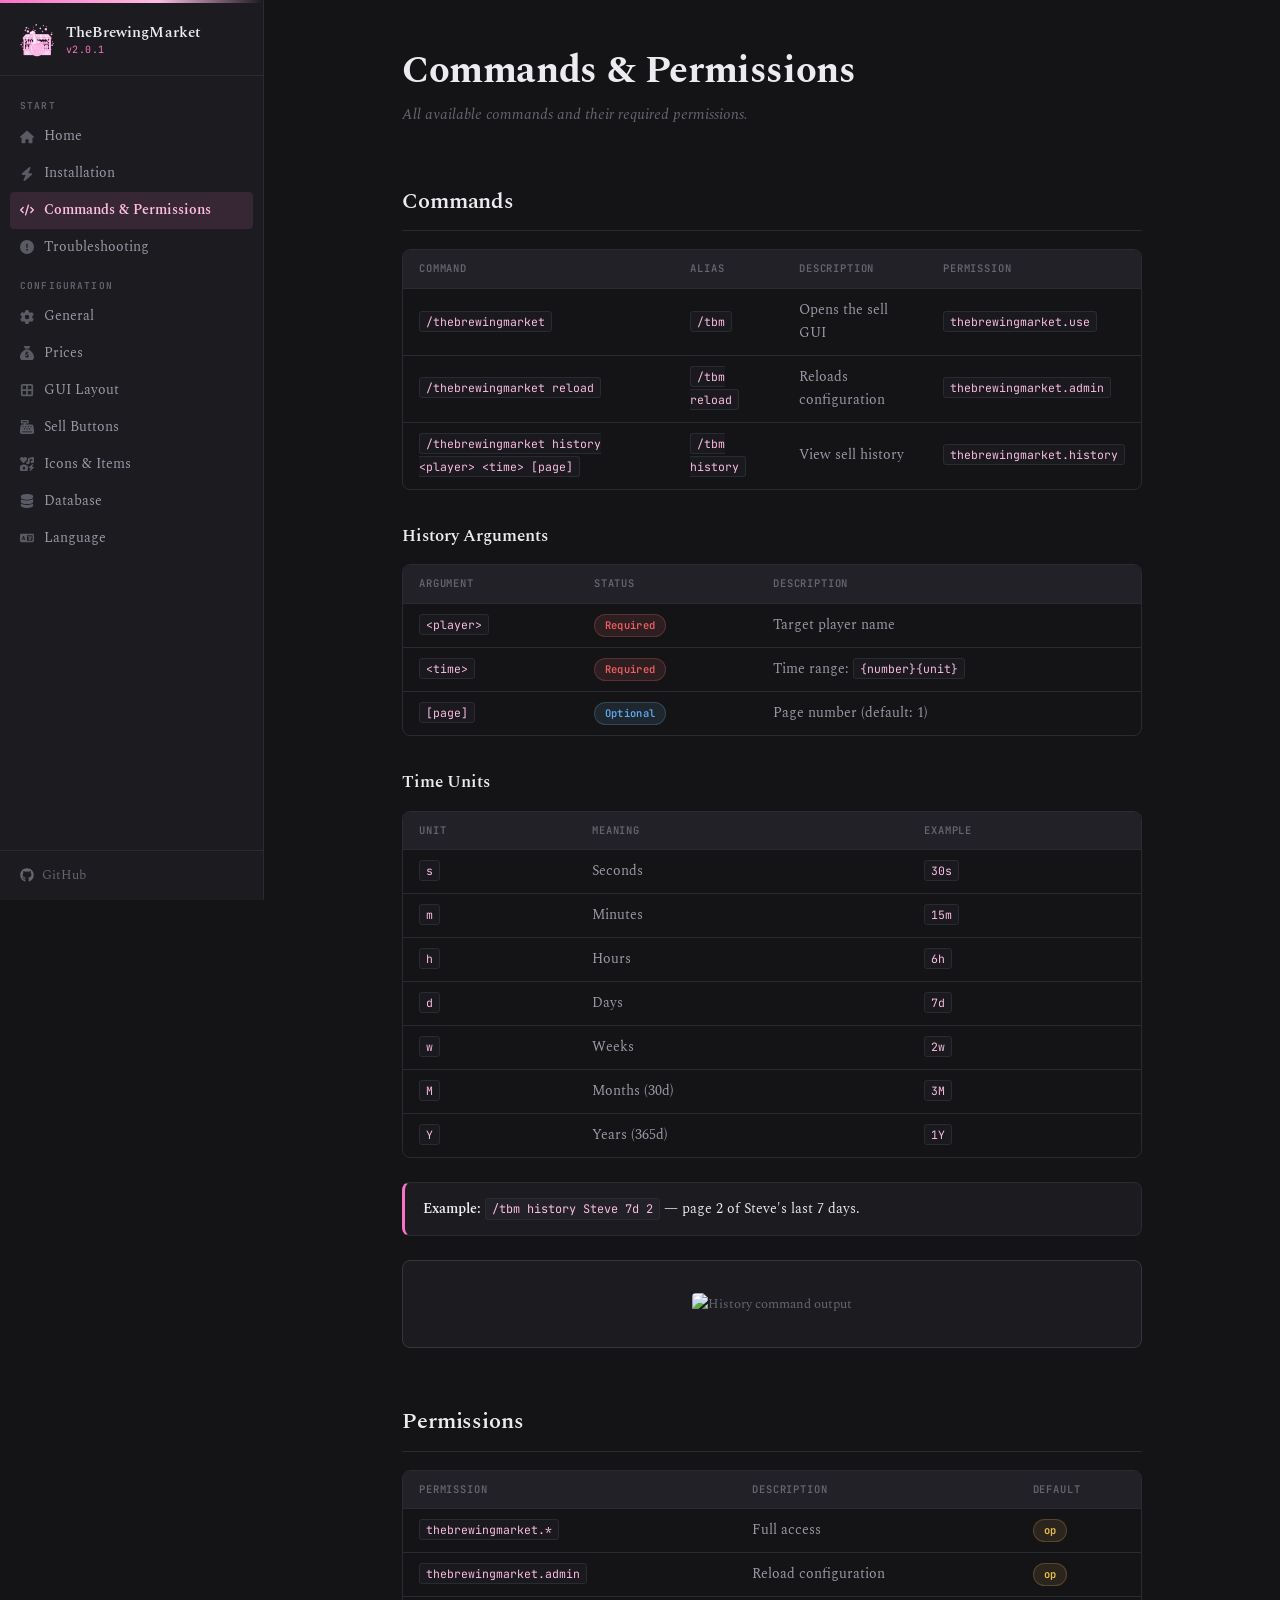
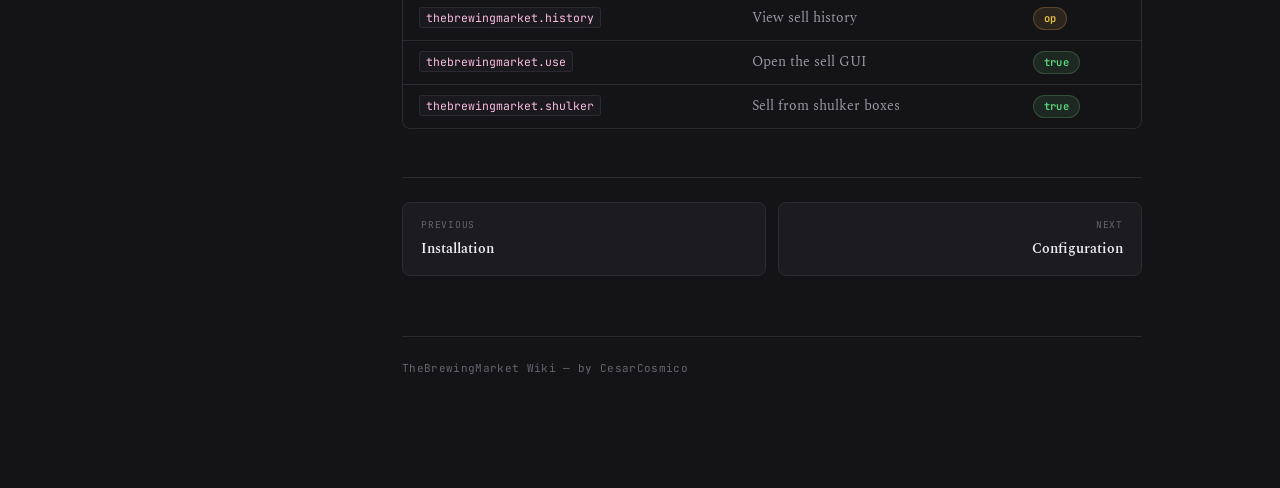
==== commands.html @ 85653ab7 "Deploy GitHub Pages" ====
<!DOCTYPE html>
<html lang="en">
<head>
    <meta charset="UTF-8">
    <meta name="viewport" content="width=device-width, initial-scale=1.0">
    <title>Commands &amp; Permissions — TheBrewingMarket Wiki</title>
    <link rel="stylesheet" href="css/style.css">
</head>
<body>
<div class="sidebar-overlay"></div>
<div class="wrapper">

    <aside class="sidebar"></aside>

    <div class="main">
        <header class="header"></header>

        <div class="content">
            <h1>Commands &amp; Permissions</h1>
            <p class="subtitle">All available commands and their required permissions.</p>

            <h2>Commands</h2>
            <div class="table-wrapper">
                <table>
                    <thead><tr><th>Command</th><th>Alias</th><th>Description</th><th>Permission</th></tr></thead>
                    <tbody>
                    <tr>
                        <td><code>/thebrewingmarket</code></td>
                        <td><code>/tbm</code></td>
                        <td>Opens the sell GUI</td>
                        <td><code>thebrewingmarket.use</code></td>
                    </tr>
                    <tr>
                        <td><code>/thebrewingmarket reload</code></td>
                        <td><code>/tbm reload</code></td>
                        <td>Reloads configuration</td>
                        <td><code>thebrewingmarket.admin</code></td>
                    </tr>
                    <tr>
                        <td><code>/thebrewingmarket history &lt;player&gt; &lt;time&gt; [page]</code></td>
                        <td><code>/tbm history</code></td>
                        <td>View sell history</td>
                        <td><code>thebrewingmarket.history</code></td>
                    </tr>
                    </tbody>
                </table>
            </div>

            <h3>History Arguments</h3>
            <div class="table-wrapper">
                <table>
                    <thead><tr><th>Argument</th><th>Status</th><th>Description</th></tr></thead>
                    <tbody>
                    <tr><td><code>&lt;player&gt;</code></td><td><span class="badge badge-required">Required</span></td><td>Target player name</td></tr>
                    <tr><td><code>&lt;time&gt;</code></td><td><span class="badge badge-required">Required</span></td><td>Time range: <code>{number}{unit}</code></td></tr>
                    <tr><td><code>[page]</code></td><td><span class="badge badge-optional">Optional</span></td><td>Page number (default: 1)</td></tr>
                    </tbody>
                </table>
            </div>

            <h3>Time Units</h3>
            <div class="table-wrapper">
                <table>
                    <thead><tr><th>Unit</th><th>Meaning</th><th>Example</th></tr></thead>
                    <tbody>
                    <tr><td><code>s</code></td><td>Seconds</td><td><code>30s</code></td></tr>
                    <tr><td><code>m</code></td><td>Minutes</td><td><code>15m</code></td></tr>
                    <tr><td><code>h</code></td><td>Hours</td><td><code>6h</code></td></tr>
                    <tr><td><code>d</code></td><td>Days</td><td><code>7d</code></td></tr>
                    <tr><td><code>w</code></td><td>Weeks</td><td><code>2w</code></td></tr>
                    <tr><td><code>M</code></td><td>Months (30d)</td><td><code>3M</code></td></tr>
                    <tr><td><code>Y</code></td><td>Years (365d)</td><td><code>1Y</code></td></tr>
                    </tbody>
                </table>
            </div>

            <div class="info-box tip">
                <strong>Example:</strong> <code>/tbm history Steve 7d 2</code> — page 2 of Steve's last 7 days.
            </div>

            <div class="img-placeholder">
                <img src="assets/images/TBM_History.webp" alt="History command output">
            </div>

            <h2>Permissions</h2>
            <div class="table-wrapper">
                <table>
                    <thead><tr><th>Permission</th><th>Description</th><th>Default</th></tr></thead>
                    <tbody>
                    <tr><td><code>thebrewingmarket.*</code></td><td>Full access</td><td><span class="badge badge-op">op</span></td></tr>
                    <tr><td><code>thebrewingmarket.admin</code></td><td>Reload configuration</td><td><span class="badge badge-op">op</span></td></tr>
                    <tr><td><code>thebrewingmarket.history</code></td><td>View sell history</td><td><span class="badge badge-op">op</span></td></tr>
                    <tr><td><code>thebrewingmarket.use</code></td><td>Open the sell GUI</td><td><span class="badge badge-true">true</span></td></tr>
                    <tr><td><code>thebrewingmarket.shulker</code></td><td>Sell from shulker boxes</td><td><span class="badge badge-true">true</span></td></tr>
                    </tbody>
                </table>
            </div>

            <div class="page-nav">
                <a href="installation.html">
                    <span class="label">Previous</span>
                    <span class="title">Installation</span>
                </a>
                <a href="configuration.html" class="next">
                    <span class="label">Next</span>
                    <span class="title">Configuration</span>
                </a>
            </div>
            <div class="footer">TheBrewingMarket Wiki &mdash; by CesarCosmico</div>
        </div>
    </div>
</div>
<script src="js/nav.js"></script>
<script src="js/main.js"></script>
</body>
</html>
---- css/style.css ----
/* ============================================
   TheBrewingMarket Wiki
   Dark Alchemist — Craft Brewery Aesthetic
   ============================================ */

@import url('https://fonts.googleapis.com/css2?family=Spectral:ital,wght@0,300;0,400;0,500;0,600;0,700;0,800;1,400&family=JetBrains+Mono:ital,wght@0,400;0,500;0,600;1,400&display=swap');

:root {
  --bg:            #141417;
  --bg-card:       #1b1b20;
  --bg-elevated:   #212127;
  --bg-code:       #19191e;
  --border:        #2a2a32;
  --border-light:  #36363f;
  --accent:        #F973C4;
  --accent-soft:   #FCBDE3;
  --accent-dim:    rgba(249, 115, 196, .12);
  --accent-glow:   rgba(249, 115, 196, .20);
  --text:          #ececf0;
  --text-sec:      #9a9aa8;
  --text-muted:    #65656f;
  --green:         #5cdb7f;
  --yellow:        #e8c44a;
  --red:           #f06060;
  --blue:          #5ea8f0;
  --sidebar-w:     264px;
  --header-h:      56px;
  --r:             8px;
  --r-sm:          4px;
  --font:          'Spectral', Georgia, 'Times New Roman', serif;
  --mono:          'JetBrains Mono', 'Fira Code', ui-monospace, monospace;
}

/* Reset */
*,
*::before,
*::after {
  box-sizing: border-box;
  margin: 0;
  padding: 0;
}

html {
  scroll-behavior: smooth;
}

body {
  font-family: var(--font);
  background: var(--bg);
  color: var(--text);
  line-height: 1.7;
  -webkit-font-smoothing: antialiased;
  font-weight: 400;
  font-size: 15px;
}

a {
  color: var(--accent-soft);
  text-decoration: none;
  transition: color .18s;
}

a:hover {
  color: #fdd8ec;
}

img {
  max-width: 100%;
  border-radius: var(--r);
}

/* ---- Layout ---- */
.wrapper {
  display: flex;
  min-height: 100vh;
}

/* ---- Sidebar ---- */
.sidebar {
  position: fixed;
  top: 0;
  left: 0;
  bottom: 0;
  width: var(--sidebar-w);
  background: var(--bg-card);
  border-right: 1px solid var(--border);
  display: flex;
  flex-direction: column;
  z-index: 100;
  overflow-y: auto;
}

/* Thin amber top accent bar */
.sidebar::before {
  content: '';
  display: block;
  height: 3px;
  background: linear-gradient(90deg, var(--accent) 0%, var(--accent-soft) 60%, transparent 100%);
  flex-shrink: 0;
}

.sidebar-brand {
  padding: 20px 20px 18px;
  border-bottom: 1px solid var(--border);
  display: flex;
  align-items: center;
  gap: 12px;
}

.sidebar-brand .logo {
  width: 34px;
  height: 34px;
  border-radius: var(--r-sm);
  flex-shrink: 0;
  object-fit: cover;
}

.sidebar-brand h1 {
  font-family: var(--font);
  font-size: 14.5px;
  font-weight: 600;
  color: var(--text);
  line-height: 1.25;
  letter-spacing: .01em;
}

.sidebar-brand .version {
  display: block;
  font-family: var(--mono);
  font-size: 10px;
  font-weight: 400;
  color: var(--accent);
  margin-top: 2px;
  letter-spacing: .04em;
}

.sidebar-nav {
  padding: 12px 0;
  flex: 1;
}

.sidebar-nav .nav-section {
  padding: 0 10px;
  margin-bottom: 2px;
}

.sidebar-nav .nav-section-title {
  font-family: var(--mono);
  font-size: 9.5px;
  font-weight: 600;
  text-transform: uppercase;
  letter-spacing: .12em;
  color: var(--text-muted);
  padding: 10px 10px 4px;
}

.sidebar-nav a {
  display: flex;
  align-items: center;
  gap: 10px;
  padding: 7px 10px;
  border-radius: var(--r-sm);
  font-size: 13.5px;
  font-weight: 400;
  color: var(--text-sec);
  transition: all .15s;
}

.sidebar-nav a:hover {
  color: var(--text);
  background: var(--accent-dim);
}

.sidebar-nav a.active {
  color: var(--accent-soft);
  background: var(--accent-dim);
  font-weight: 600;
}

.sidebar-nav a .nav-icon {
  width: 14px;
  height: 14px;
  flex-shrink: 0;
  opacity: .5;
  display: flex;
  align-items: center;
  justify-content: center;
}

.sidebar-nav a .nav-icon svg {
  width: 14px;
  height: 14px;
}

.sidebar-nav a .nav-icon svg path {
  fill: currentColor;
}

.sidebar-nav a:hover .nav-icon,
.sidebar-nav a.active .nav-icon {
  opacity: 1;
}

/* ---- Main ---- */
.main {
  margin-left: var(--sidebar-w);
  flex: 1;
  min-width: 0;
}

/* ---- Header (desktop: hidden; mobile: hamburger only) ---- */
.header {
  display: none;
}

.menu-toggle {
  display: none;
  background: none;
  border: 1px solid var(--border);
  border-radius: var(--r-sm);
  color: var(--text-sec);
  padding: 5px 10px;
  font-size: 16px;
  cursor: pointer;
  margin-right: 14px;
  transition: border-color .15s, color .15s;
}

.menu-toggle:hover {
  border-color: var(--accent);
  color: var(--text);
}

/* ---- Content ---- */
.content {
  max-width: 820px;
  margin: 0 auto;
  padding: 48px 40px 88px;
  animation: fadeUp .4s ease both;
}

@keyframes fadeUp {
  from { opacity: 0; transform: translateY(10px); }
  to   { opacity: 1; transform: translateY(0); }
}

.content h1 {
  font-family: var(--font);
  font-size: 2.4rem;
  font-weight: 700;
  margin-bottom: 8px;
  letter-spacing: -.01em;
  line-height: 1.2;
  color: var(--text);
}

.content h2 {
  font-family: var(--font);
  font-size: 1.35rem;
  font-weight: 600;
  margin-top: 56px;
  margin-bottom: 18px;
  padding-bottom: 10px;
  border-bottom: 1px solid var(--border);
  letter-spacing: -.005em;
  color: var(--text);
}

.content h3 {
  font-family: var(--font);
  font-size: 1.05rem;
  font-weight: 600;
  margin-top: 32px;
  margin-bottom: 10px;
  color: var(--text);
}

.content p {
  margin-bottom: 14px;
  color: var(--text-sec);
  font-size: 15px;
}

.content p strong {
  color: var(--text);
  font-weight: 600;
}

.content .subtitle {
  font-size: 15px;
  color: var(--text-muted);
  margin-bottom: 40px;
  font-style: italic;
}

.content ul,
.content ol {
  padding-left: 22px;
  margin-bottom: 14px;
  color: var(--text-sec);
}

.content li {
  margin-bottom: 6px;
}

.content li code {
  color: var(--accent-soft);
}

/* Inline code */
code {
  font-family: var(--mono);
  font-size: .85em;
  background: var(--bg-elevated);
  padding: 2px 6px;
  border-radius: 3px;
  color: var(--accent-soft);
  border: 1px solid var(--border);
}

/* ---- Cards ---- */
.card-grid {
  display: grid;
  grid-template-columns: 1fr 1fr;
  gap: 12px;
  margin-top: 4px;
}

.card-grid .card:last-child:nth-child(odd) {
  grid-column: 1 / -1;
}

.card {
  background: var(--bg-card);
  border: 1px solid var(--border);
  border-radius: var(--r);
  padding: 20px;
  transition: border-color .2s, transform .2s, box-shadow .2s;
  color: var(--text);
}

.card:hover {
  border-color: var(--accent);
  transform: translateY(-2px);
  box-shadow: 0 8px 24px rgba(0,0,0,.4), 0 0 0 1px var(--accent-dim);
}

.card .card-icon {
  margin-bottom: 12px;
  width: 18px;
  height: 18px;
  opacity: .8;
}

.card .card-icon svg {
  width: 18px;
  height: 18px;
}

.card .card-icon svg path {
  fill: var(--accent-soft);
}

.card h3 {
  font-size: .9rem;
  font-weight: 700;
  margin: 0 0 6px;
  color: var(--text);
  letter-spacing: .01em;
}

.card p {
  font-size: .85rem;
  color: var(--text-sec);
  margin: 0;
  line-height: 1.55;
}

/* ---- Tables ---- */
.table-wrapper {
  overflow-x: auto;
  margin: 14px 0 24px;
  border-radius: var(--r);
  border: 1px solid var(--border);
}

table {
  width: 100%;
  border-collapse: collapse;
  font-size: 13.5px;
}

thead th {
  text-align: left;
  padding: 10px 16px;
  background: var(--bg-elevated);
  border-bottom: 1px solid var(--border);
  color: var(--text-muted);
  font-family: var(--mono);
  font-weight: 600;
  font-size: 10.5px;
  text-transform: uppercase;
  letter-spacing: .08em;
  white-space: nowrap;
}

tbody td {
  padding: 10px 16px;
  border-bottom: 1px solid var(--border);
  color: var(--text-sec);
}

tbody tr:last-child td {
  border-bottom: none;
}

tbody tr:hover {
  background: var(--accent-dim);
}

td code,
th code {
  background: var(--bg-code);
  padding: 2px 6px;
  border-radius: 3px;
  font-family: var(--mono);
  font-size: 11.5px;
  color: var(--accent-soft);
  border: 1px solid var(--border);
}

/* ---- Code Blocks ---- */
.code-block {
  position: relative;
  margin: 14px 0 24px;
  border-radius: var(--r);
  overflow: hidden;
  border: 1px solid var(--border);
}

.code-block .code-header {
  display: flex;
  justify-content: space-between;
  align-items: center;
  background: var(--bg-elevated);
  padding: 7px 14px;
  font-family: var(--mono);
  font-size: 11px;
  color: var(--text-muted);
  border-bottom: 1px solid var(--border);
  letter-spacing: .04em;
}

.code-block .copy-btn {
  background: none;
  border: 1px solid var(--border);
  color: var(--text-muted);
  padding: 2px 10px;
  border-radius: var(--r-sm);
  font-family: var(--mono);
  font-size: 10px;
  cursor: pointer;
  transition: all .15s;
  letter-spacing: .04em;
}

.code-block .copy-btn:hover {
  color: var(--accent-soft);
  border-color: var(--accent);
}

.code-block pre {
  margin: 0;
  padding: 18px;
  overflow-x: auto;
  background: var(--bg-code);
  font-family: var(--mono);
  font-size: 13px;
  line-height: 1.75;
  color: var(--text-sec);
}

/* YAML syntax highlighting */
.sk { color: #7AC87A; }           /* key      — muted green   */
.ss { color: #88BBD8; }           /* string   — steel blue    */
.sn { color: #f9a66c; }           /* number   — orange        */
.sb { color: #E06868; }           /* bool     — warm red      */
.sc { color: var(--text-muted); font-style: italic; } /* comment */
.sd { color: var(--text-muted); } /* dash     */

/* ---- Badges ---- */
.badge {
  display: inline-block;
  padding: 2px 10px;
  border-radius: 20px;
  font-family: var(--mono);
  font-size: 10.5px;
  font-weight: 600;
  letter-spacing: .03em;
  line-height: 1.6;
}

.badge-required {
  background: rgba(224, 104, 104, .12);
  color: var(--red);
  border: 1px solid rgba(224, 104, 104, .25);
}

.badge-optional {
  background: rgba(110, 168, 208, .12);
  color: var(--blue);
  border: 1px solid rgba(110, 168, 208, .25);
}

.badge-default {
  background: rgba(109, 191, 126, .12);
  color: var(--green);
  border: 1px solid rgba(109, 191, 126, .25);
}

.badge-op {
  background: rgba(217, 165, 80, .12);
  color: var(--yellow);
  border: 1px solid rgba(217, 165, 80, .25);
}

.badge-true {
  background: rgba(109, 191, 126, .12);
  color: var(--green);
  border: 1px solid rgba(109, 191, 126, .25);
}

/* ---- Info Boxes ---- */
.info-box {
  padding: 14px 18px;
  border-radius: var(--r);
  margin: 16px 0 24px;
  font-size: 14px;
  border-left: 3px solid;
  background: var(--bg-card);
  border-top: 1px solid var(--border);
  border-right: 1px solid var(--border);
  border-bottom: 1px solid var(--border);
}

.info-box.tip    { border-left-color: var(--accent); }
.info-box.warning { border-left-color: var(--yellow); }
.info-box.danger  { border-left-color: var(--red); }
.info-box.note    { border-left-color: var(--blue); }

.info-box strong {
  color: var(--text);
  font-weight: 600;
}

/* ---- Steps ---- */
.steps {
  counter-reset: step;
  margin: 24px 0;
}

.step {
  position: relative;
  padding: 0 0 24px 52px;
  border-left: 1px solid var(--border);
  margin-left: 16px;
}

.step:last-child {
  border-left-color: transparent;
  padding-bottom: 0;
}

.step::before {
  counter-increment: step;
  content: counter(step);
  position: absolute;
  left: -17px;
  top: 0;
  width: 32px;
  height: 32px;
  background: var(--bg-elevated);
  border: 1px solid var(--accent);
  color: var(--accent-soft);
  border-radius: 50%;
  display: flex;
  align-items: center;
  justify-content: center;
  font-family: var(--mono);
  font-size: 12px;
  font-weight: 600;
}

.step h3 {
  margin-top: 3px;
  margin-bottom: 6px;
  font-size: .95rem;
  font-weight: 600;
}

.step p {
  margin-bottom: 6px;
  font-size: 14px;
}

/* ---- Formula ---- */
.formula {
  background: var(--bg-card);
  border: 1px solid var(--border);
  border-radius: var(--r);
  padding: 22px 28px;
  text-align: center;
  margin: 24px 0;
  font-family: var(--mono);
  font-size: 15px;
  color: var(--accent-soft);
  letter-spacing: .04em;
  position: relative;
}

.formula::before {
  content: '';
  position: absolute;
  inset: 0;
  border-radius: var(--r);
  background: var(--accent-dim);
  pointer-events: none;
}

/* ---- GUI Grid ---- */
.gui-grid {
  display: grid;
  grid-template-columns: repeat(9, 40px);
  justify-content: center;
  gap: 4px;
  margin: 20px 0;
  padding: 16px;
  background: var(--bg-card);
  border: 1px solid var(--border);
  border-radius: var(--r);
}

.gui-cell {
  width: 40px;
  height: 40px;
  display: flex;
  align-items: center;
  justify-content: center;
  border-radius: var(--r-sm);
  font-family: var(--mono);
  font-size: 12px;
  font-weight: 700;
  border: 1px solid var(--border);
}

.gui-cell.slot-I {
  background: rgba(200, 130, 58, .15);
  color: var(--accent-soft);
  border-color: var(--accent);
}

.gui-cell.slot-B {
  background: rgba(109, 191, 126, .15);
  color: var(--green);
  border-color: var(--green);
}

.gui-cell.slot-S {
  background: rgba(110, 168, 208, .15);
  color: var(--blue);
  border-color: var(--blue);
}

.gui-cell.slot-T {
  background: rgba(217, 165, 80, .15);
  color: var(--yellow);
  border-color: var(--yellow);
}

.gui-cell.slot-C {
  background: rgba(224, 104, 104, .15);
  color: var(--red);
  border-color: var(--red);
}

.gui-cell.slot-deco {
  background: var(--bg-elevated);
  color: var(--text-muted);
}

/* ---- Hero ---- */
.hero {
  padding: 12px 0 48px;
}

.hero h1 {
  font-family: var(--font);
  font-size: 3rem;
  font-weight: 800;
  letter-spacing: -.02em;
  margin-bottom: 4px;
  line-height: 1.1;
  background: linear-gradient(135deg, var(--accent), var(--accent-soft));
  -webkit-background-clip: text;
  -webkit-text-fill-color: transparent;
  background-clip: text;
}

/* Amber rule under hero title */
.hero h1 + p.tagline {
  border-top: 1px solid var(--border);
  padding-top: 20px;
  margin-top: 20px;
}

.hero .tagline {
  font-size: 15.5px;
  color: var(--text-sec);
  max-width: 540px;
  margin-bottom: 28px;
  line-height: 1.75;
  font-style: italic;
}

.hero .btn-row {
  display: flex;
  gap: 10px;
  flex-wrap: wrap;
}

/* ---- Buttons ---- */
.btn {
  display: inline-flex;
  align-items: center;
  gap: 8px;
  padding: 9px 22px;
  border-radius: var(--r);
  font-family: var(--font);
  font-size: 14px;
  font-weight: 600;
  transition: all .2s;
  border: 1px solid transparent;
  letter-spacing: .01em;
}

.btn-primary {
  background: linear-gradient(135deg, var(--accent), var(--accent-soft));
  color: #fff;
  border-color: transparent;
}

.btn-primary:hover {
  opacity: .9;
  color: #fff;
}

.btn-outline {
  border-color: var(--border-light);
  color: var(--text-sec);
  background: var(--bg-card);
}

.btn-outline:hover {
  border-color: var(--accent);
  color: var(--text);
  background: var(--accent-dim);
}

/* ---- Image placeholder ---- */
.img-placeholder {
  border: 1px solid var(--border-light);
  border-radius: var(--r);
  padding: 32px 24px;
  margin: 24px 0;
  text-align: center;
  color: var(--text-muted);
  font-size: 13px;
  background: var(--bg-card);
}

.img-placeholder img {
  border-radius: var(--r-sm);
}

/* ---- Footer ---- */
.footer {
  padding: 22px 0;
  margin-top: 60px;
  border-top: 1px solid var(--border);
  font-family: var(--mono);
  font-size: 11px;
  color: var(--text-muted);
  letter-spacing: .03em;
}

/* ---- Page Nav ---- */
.page-nav {
  display: grid;
  grid-template-columns: 1fr 1fr;
  gap: 12px;
  margin-top: 48px;
  padding-top: 24px;
  border-top: 1px solid var(--border);
}

.page-nav a {
  display: flex;
  flex-direction: column;
  justify-content: center;
  padding: 14px 18px;
  border: 1px solid var(--border);
  border-radius: var(--r);
  font-size: 13px;
  transition: border-color .18s, background .18s;
  min-height: 62px;
  background: var(--bg-card);
}

.page-nav a:hover {
  border-color: var(--accent);
  background: var(--accent-dim);
}

.page-nav a .label {
  font-family: var(--mono);
  font-size: 9.5px;
  color: var(--text-muted);
  margin-bottom: 4px;
  text-transform: uppercase;
  letter-spacing: .08em;
}

.page-nav a .title {
  color: var(--text);
  font-weight: 600;
  font-size: 14px;
}

.page-nav .next {
  text-align: right;
}

/* ---- Scrollbar ---- */
::-webkit-scrollbar        { width: 6px; height: 6px; }
::-webkit-scrollbar-track  { background: transparent; }
::-webkit-scrollbar-thumb  { background: var(--border-light); border-radius: 3px; }
::-webkit-scrollbar-thumb:hover { background: var(--accent); }

/* ---- Sidebar Footer ---- */
.sidebar-footer {
  padding: 14px 20px;
  border-top: 1px solid var(--border);
  margin-top: auto;
  flex-shrink: 0;
}

.github-link {
  display: flex;
  align-items: center;
  gap: 8px;
  font-size: 12.5px;
  color: var(--text-muted);
  text-decoration: none;
  transition: color .15s;
}

.github-link:hover {
  color: var(--accent-soft);
}

.github-icon {
  width: 14px;
  height: 14px;
  flex-shrink: 0;
  display: flex;
  align-items: center;
}

.github-icon svg {
  width: 14px;
  height: 14px;
}

/* ---- Responsive ---- */
@media (max-width: 768px) {
  .sidebar {
    transform: translateX(-100%);
    transition: transform .25s ease;
    width: 280px;
  }

  .sidebar.open {
    transform: translateX(0);
  }

  .sidebar-overlay {
    display: none;
    position: fixed;
    inset: 0;
    background: rgba(0, 0, 0, .55);
    z-index: 90;
  }

  .sidebar-overlay.show {
    display: block;
  }

  .main {
    margin-left: 0;
  }

  .header {
    display: flex;
    height: 48px;
    background: var(--bg-card);
    border-bottom: 1px solid var(--border);
    align-items: center;
    padding: 0 16px;
    position: sticky;
    top: 0;
    z-index: 50;
  }

  .header .breadcrumb { display: none; }

  .menu-toggle {
    display: block;
  }

  .content {
    padding: 28px 18px 64px;
  }

  .content h1 {
    font-size: 1.9rem;
  }

  .hero h1 {
    font-size: 2.2rem;
  }

  .card-grid {
    grid-template-columns: 1fr;
  }

  .gui-grid {
    overflow-x: auto;
  }

  .gui-cell {
    width: 34px;
    height: 34px;
    font-size: 10px;
  }

  .page-nav {
    flex-direction: column;
  }
}
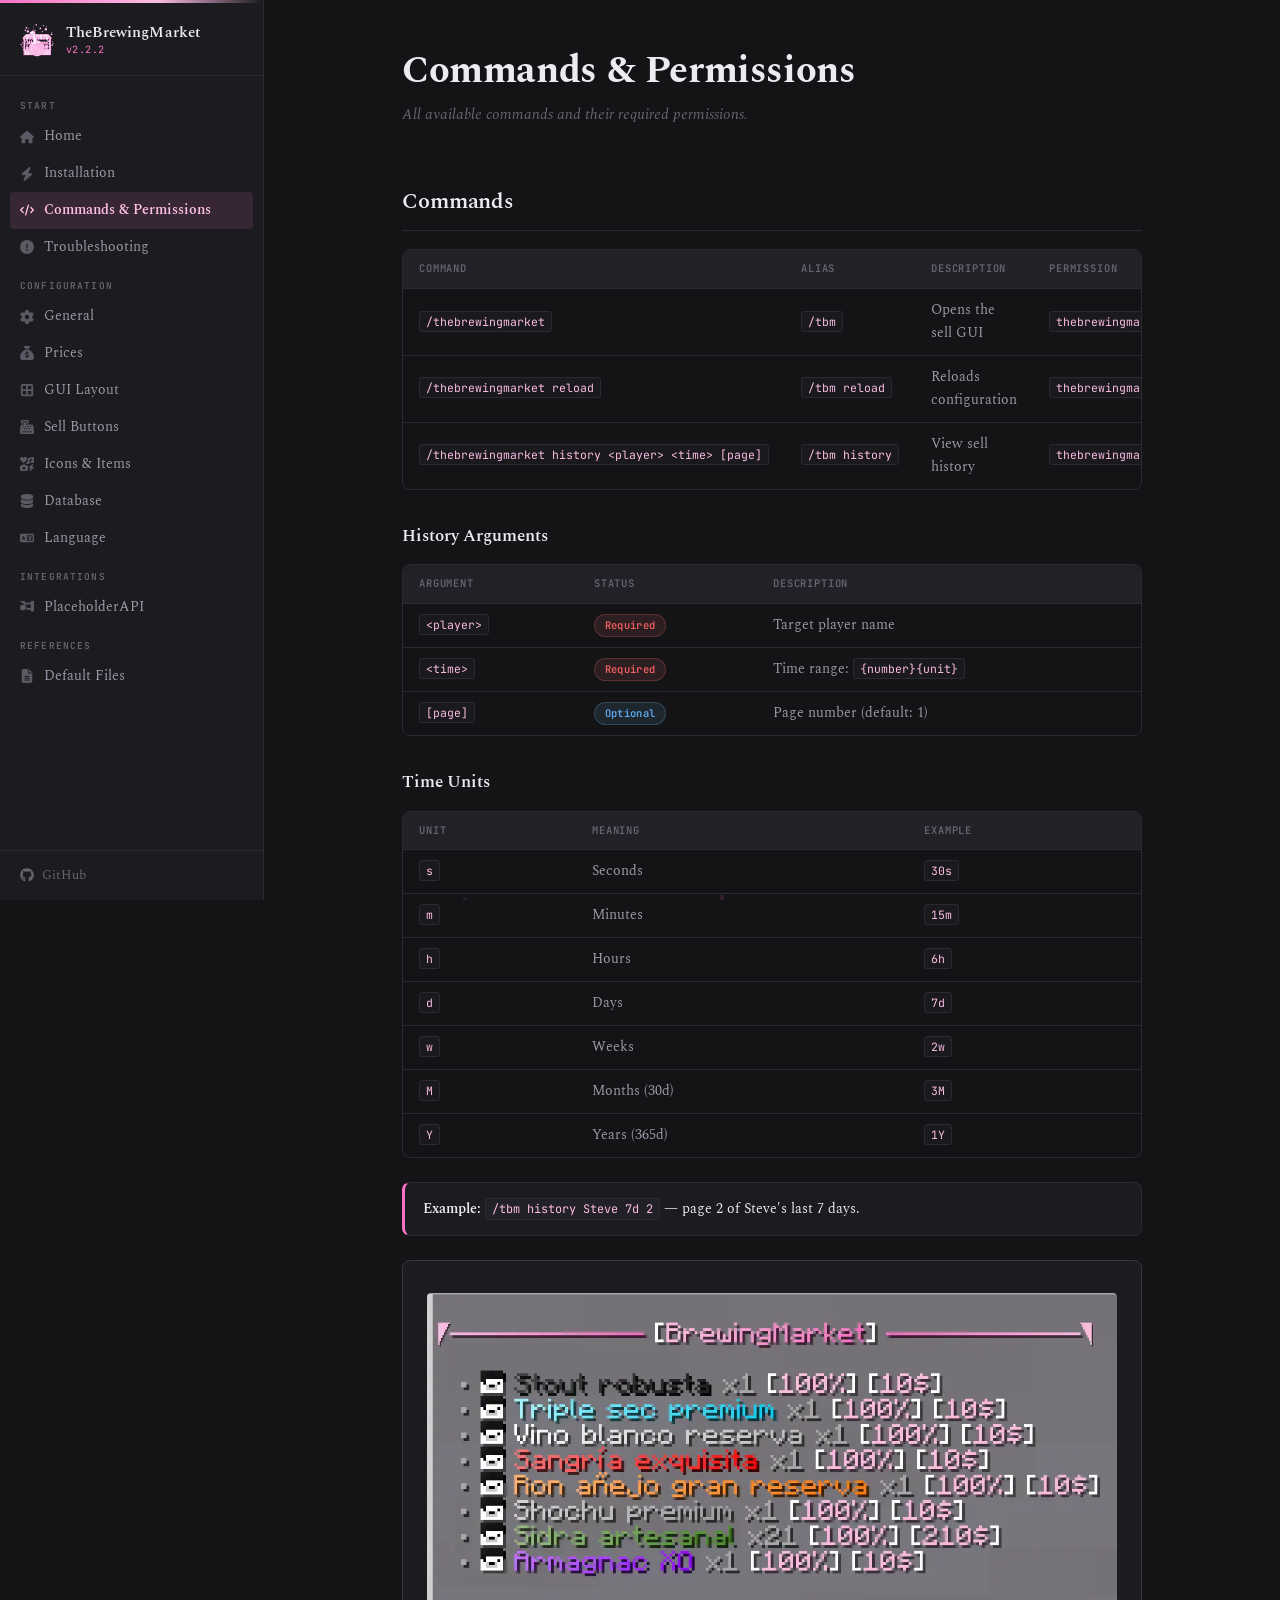
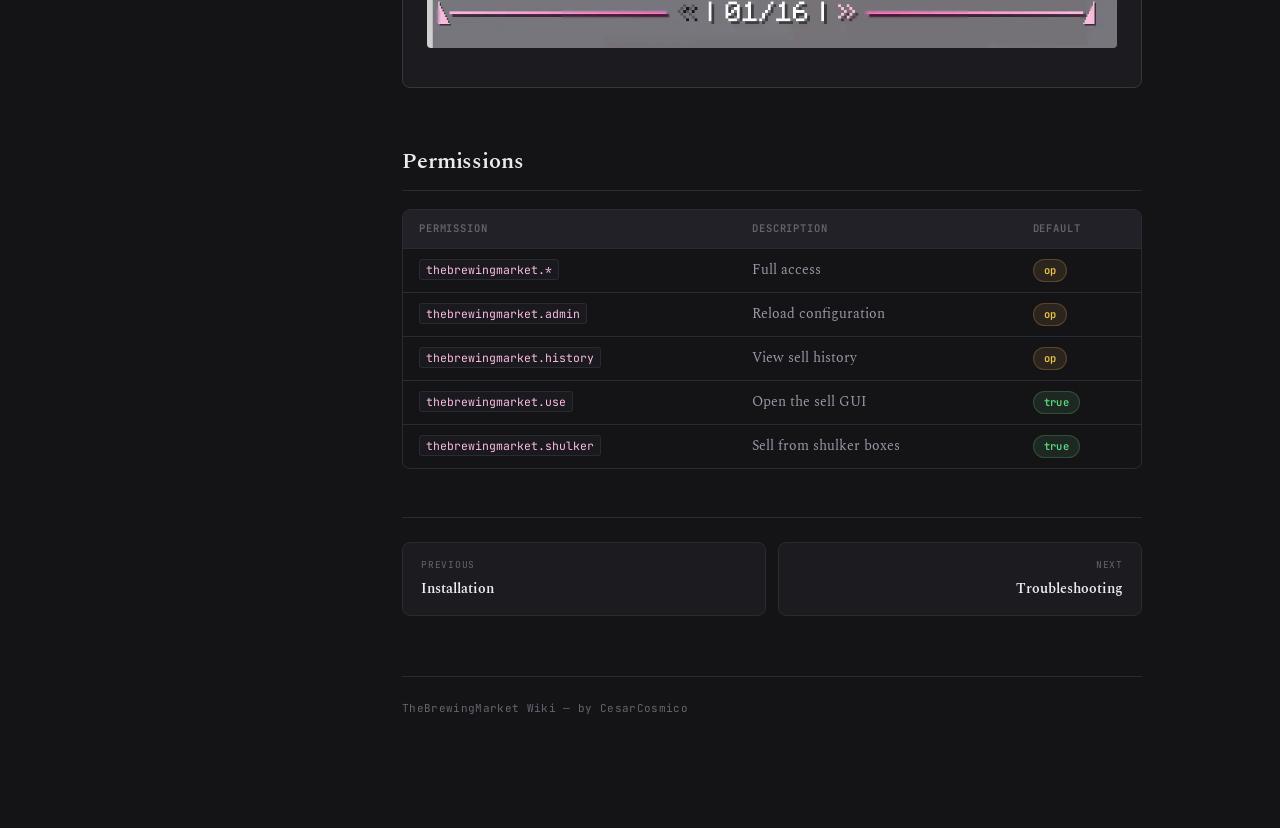
==== commit d5a90a3d: "Sync wiki with v2.2.2" ====
--- a/commands.html
+++ b/commands.html
@@ -101,9 +101,9 @@
                     <span class="label">Previous</span>
                     <span class="title">Installation</span>
                 </a>
-                <a href="configuration.html" class="next">
+                <a href="troubleshooting.html" class="next">
                     <span class="label">Next</span>
-                    <span class="title">Configuration</span>
+                    <span class="title">Troubleshooting</span>
                 </a>
             </div>
             <div class="footer">TheBrewingMarket Wiki &mdash; by CesarCosmico</div>
--- a/css/style.css
+++ b/css/style.css
@@ -42,6 +42,7 @@
 
 html {
   scroll-behavior: smooth;
+  overflow-x: hidden;
 }
 
 body {
@@ -52,6 +53,7 @@
   -webkit-font-smoothing: antialiased;
   font-weight: 400;
   font-size: 15px;
+  overflow-x: hidden;
 }
 
 a {
@@ -71,8 +73,12 @@
 
 /* ---- Layout ---- */
 .wrapper {
+  position: relative;
+  z-index: 1;
   display: flex;
   min-height: 100vh;
+  max-width: 100vw;
+  overflow-x: hidden;
 }
 
 /* ---- Sidebar ---- */
@@ -237,6 +243,9 @@
   margin: 0 auto;
   padding: 48px 40px 88px;
   animation: fadeUp .4s ease both;
+  overflow-wrap: break-word;
+  word-break: break-word;
+  min-width: 0;
 }
 
 @keyframes fadeUp {
@@ -387,6 +396,7 @@
 
 table {
   width: 100%;
+  min-width: 420px;
   border-collapse: collapse;
   font-size: 13.5px;
 }
@@ -409,6 +419,8 @@
   padding: 10px 16px;
   border-bottom: 1px solid var(--border);
   color: var(--text-sec);
+  word-break: normal;
+  overflow-wrap: normal;
 }
 
 tbody tr:last-child td {
@@ -428,6 +440,7 @@
   font-size: 11.5px;
   color: var(--accent-soft);
   border: 1px solid var(--border);
+  white-space: nowrap;
 }
 
 /* ---- Code Blocks ---- */
@@ -847,6 +860,61 @@
 ::-webkit-scrollbar-thumb  { background: var(--border-light); border-radius: 3px; }
 ::-webkit-scrollbar-thumb:hover { background: var(--accent); }
 
+/* ---- Background Bubbles ---- */
+.bg-bubbles {
+  position: fixed;
+  top: 0;
+  left: 0;
+  width: 100%;
+  height: 100%;
+  margin: 0;
+  padding: 0;
+  overflow: hidden;
+  pointer-events: none;
+  z-index: 0;
+}
+
+.bg-bubbles span {
+  position: absolute;
+  display: block;
+  bottom: -60px;
+  font-family: 'DM Sans', system-ui, sans-serif;
+  font-weight: 700;
+  color: rgba(249, 115, 196, 0.12);
+  user-select: none;
+  animation: bubble-rise linear infinite;
+  animation-fill-mode: backwards;
+}
+
+.bg-bubbles span svg {
+  width: 1em;
+  height: 1em;
+  display: block;
+}
+
+@keyframes bubble-rise {
+  0%   { transform: translateY(0) rotate(0deg); opacity: 0; }
+  10%  { opacity: 1; }
+  90%  { opacity: 1; }
+  100% { transform: translateY(-110vh) rotate(360deg); opacity: 0; }
+}
+
+.bg-bubbles span:nth-child(1)  { left: 5%;   font-size: 36px; animation-delay: 0s;  animation-duration: 10s; }
+.bg-bubbles span:nth-child(2)  { left: 15%;  font-size: 56px; animation-delay: 1s;  animation-duration: 13s; }
+.bg-bubbles span:nth-child(3)  { left: 25%;  font-size: 28px; animation-delay: 3s;  animation-duration: 11s; }
+.bg-bubbles span:nth-child(4)  { left: 35%;  font-size: 48px; animation-delay: 0s;  animation-duration: 9s;  }
+.bg-bubbles span:nth-child(5)  { left: 45%;  font-size: 32px; animation-delay: 2s;  animation-duration: 12s; }
+.bg-bubbles span:nth-child(6)  { left: 55%;  font-size: 52px; animation-delay: 4s;  animation-duration: 14s; }
+.bg-bubbles span:nth-child(7)  { left: 65%;  font-size: 40px; animation-delay: 6s;  animation-duration: 10s; }
+.bg-bubbles span:nth-child(8)  { left: 75%;  font-size: 30px; animation-delay: 3s;  animation-duration: 11s; }
+.bg-bubbles span:nth-child(9)  { left: 85%;  font-size: 44px; animation-delay: 5s;  animation-duration: 15s; }
+.bg-bubbles span:nth-child(10) { left: 92%;  font-size: 34px; animation-delay: 1s;  animation-duration: 9s;  }
+.bg-bubbles span:nth-child(11) { left: 20%;  font-size: 24px; animation-delay: 0s;  animation-duration: 12s; }
+.bg-bubbles span:nth-child(12) { left: 48%;  font-size: 38px; animation-delay: 2s;  animation-duration: 10s; }
+.bg-bubbles span:nth-child(13) { left: 60%;  font-size: 30px; animation-delay: 7s;  animation-duration: 13s; }
+.bg-bubbles span:nth-child(14) { left: 8%;   font-size: 50px; animation-delay: 4s;  animation-duration: 11s; }
+.bg-bubbles span:nth-child(15) { left: 78%;  font-size: 26px; animation-delay: 1s;  animation-duration: 8s;  }
+
 /* ---- Sidebar Footer ---- */
 .sidebar-footer {
   padding: 14px 20px;
@@ -957,4 +1025,43 @@
   .page-nav {
     flex-direction: column;
   }
-}
+
+  /* Bubbles: 6 visible (flask + $ alternating), ~2× slower, spread full width */
+  .bg-bubbles span:nth-child(n+7) { display: none; }
+  .bg-bubbles span:nth-child(1)  { animation-duration: 20s; left: 5%;  }
+  .bg-bubbles span:nth-child(2)  { animation-duration: 22s; left: 22%; }
+  .bg-bubbles span:nth-child(3)  { animation-duration: 24s; left: 40%; }
+  .bg-bubbles span:nth-child(4)  { animation-duration: 21s; left: 58%; }
+  .bg-bubbles span:nth-child(5)  { animation-duration: 23s; left: 75%; }
+  .bg-bubbles span:nth-child(6)  { animation-duration: 20s; left: 90%; }
+}
+
+/* ---- Very small screens (≤480px) ---- */
+@media (max-width: 480px) {
+  .content {
+    padding: 20px 12px 48px;
+  }
+
+  .hero h1 {
+    font-size: 1.8rem;
+  }
+
+  .content h1 {
+    font-size: 1.6rem;
+  }
+
+  .step {
+    padding-left: 44px;
+  }
+
+  .btn {
+    padding: 9px 16px;
+    font-size: 13px;
+  }
+
+  /* Only 3 bubbles on very small screens, spread full width */
+  .bg-bubbles span:nth-child(n+4) { display: none; }
+  .bg-bubbles span:nth-child(1)   { left: 10%; }
+  .bg-bubbles span:nth-child(2)   { left: 50%; }
+  .bg-bubbles span:nth-child(3)   { left: 82%; }
+}
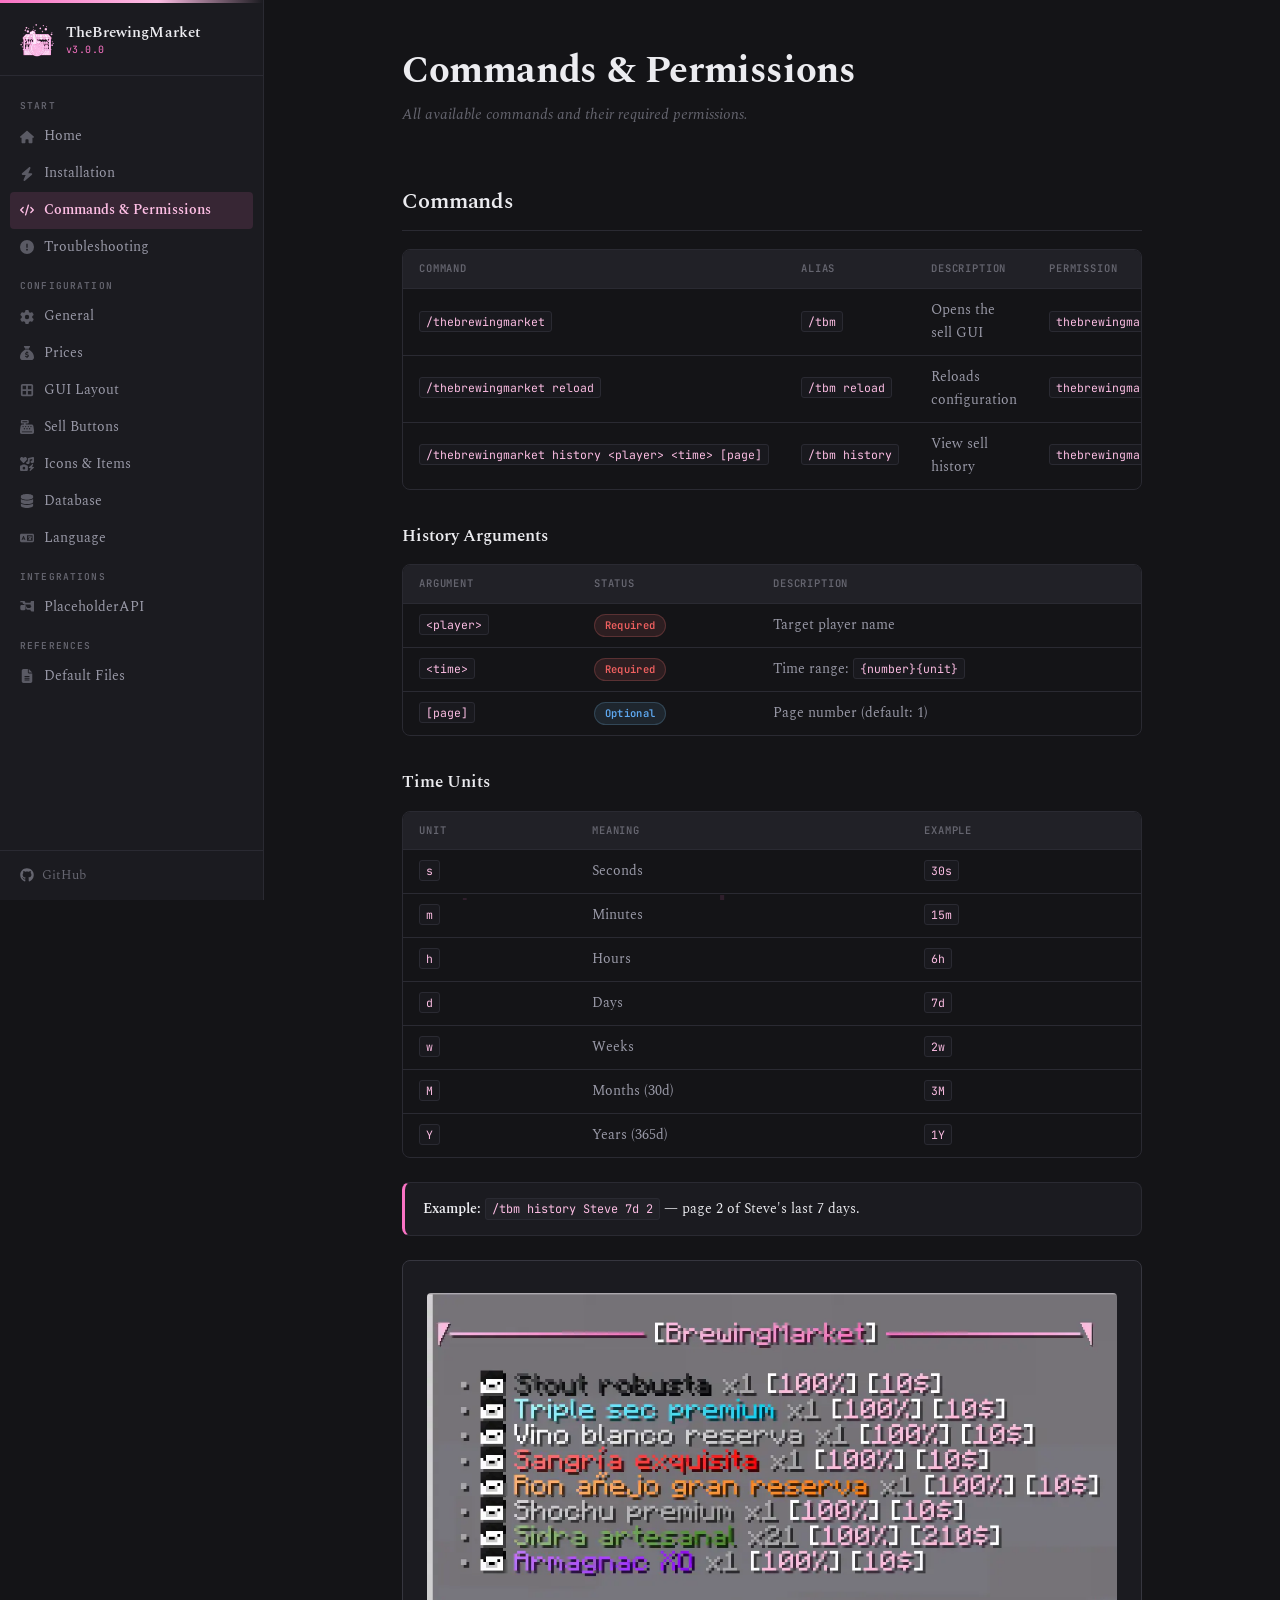
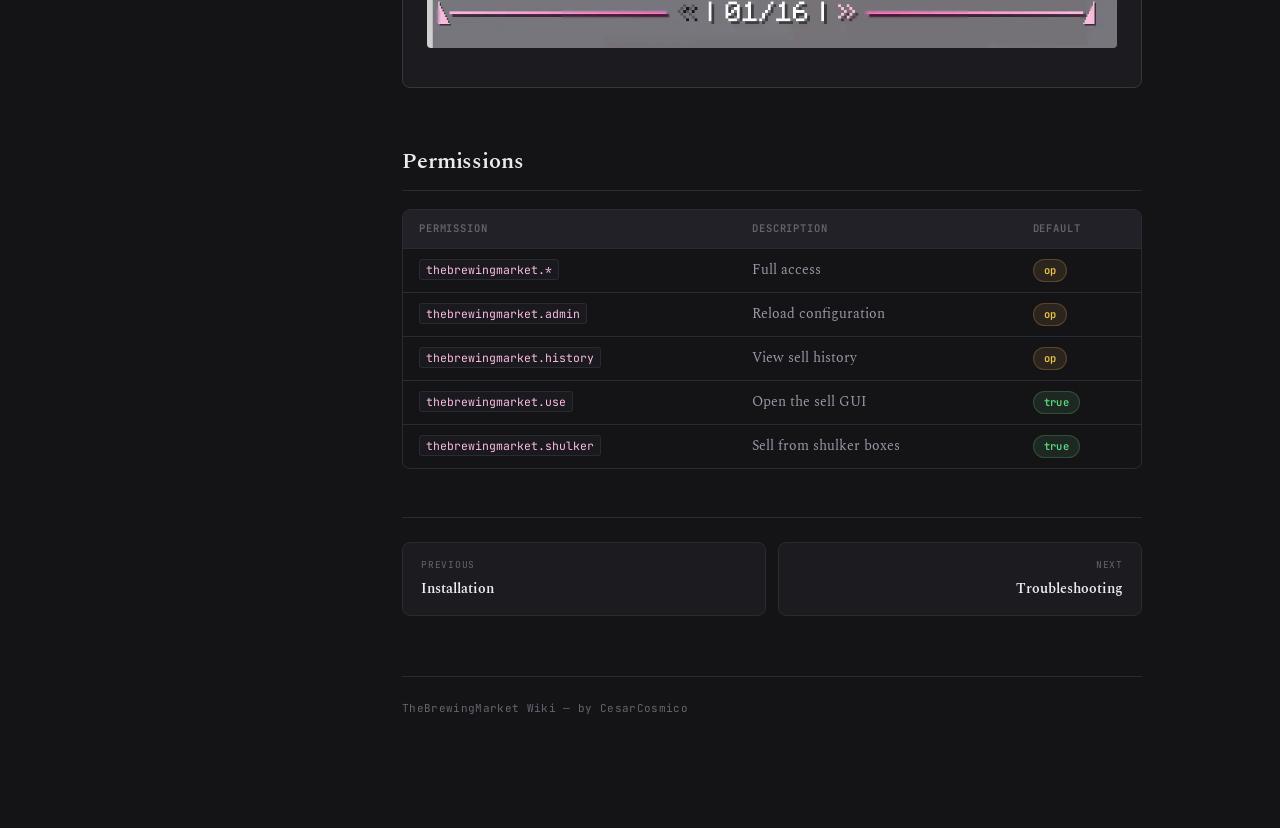
==== commit 54c1aa3f: "Sync wiki with v3.0.0 Sync wiki with v3.0.0" ====
--- a/commands.html
+++ b/commands.html
@@ -7,110 +7,87 @@
     <link rel="stylesheet" href="css/style.css">
 </head>
 <body>
-<div class="sidebar-overlay"></div>
-<div class="wrapper">
+<main class="content">
+    <h1>Commands &amp; Permissions</h1>
+    <p class="subtitle">All available commands and their required permissions.</p>
 
-    <aside class="sidebar"></aside>
+    <h2>Commands</h2>
+    <div class="table-wrapper">
+        <table>
+            <thead><tr><th>Command</th><th>Alias</th><th>Description</th><th>Permission</th></tr></thead>
+            <tbody>
+            <tr>
+                <td><code>/thebrewingmarket</code></td>
+                <td><code>/tbm</code></td>
+                <td>Opens the sell GUI</td>
+                <td><code>thebrewingmarket.use</code></td>
+            </tr>
+            <tr>
+                <td><code>/thebrewingmarket reload</code></td>
+                <td><code>/tbm reload</code></td>
+                <td>Reloads configuration</td>
+                <td><code>thebrewingmarket.admin</code></td>
+            </tr>
+            <tr>
+                <td><code>/thebrewingmarket history &lt;player&gt; &lt;time&gt; [page]</code></td>
+                <td><code>/tbm history</code></td>
+                <td>View sell history</td>
+                <td><code>thebrewingmarket.history</code></td>
+            </tr>
+            </tbody>
+        </table>
+    </div>
 
-    <div class="main">
-        <header class="header"></header>
+    <h3>History Arguments</h3>
+    <div class="table-wrapper">
+        <table>
+            <thead><tr><th>Argument</th><th>Status</th><th>Description</th></tr></thead>
+            <tbody>
+            <tr><td><code>&lt;player&gt;</code></td><td><span class="badge badge-required">Required</span></td><td>Target player name</td></tr>
+            <tr><td><code>&lt;time&gt;</code></td><td><span class="badge badge-required">Required</span></td><td>Time range: <code>{number}{unit}</code></td></tr>
+            <tr><td><code>[page]</code></td><td><span class="badge badge-optional">Optional</span></td><td>Page number (default: 1)</td></tr>
+            </tbody>
+        </table>
+    </div>
 
-        <div class="content">
-            <h1>Commands &amp; Permissions</h1>
-            <p class="subtitle">All available commands and their required permissions.</p>
+    <h3>Time Units</h3>
+    <div class="table-wrapper">
+        <table>
+            <thead><tr><th>Unit</th><th>Meaning</th><th>Example</th></tr></thead>
+            <tbody>
+            <tr><td><code>s</code></td><td>Seconds</td><td><code>30s</code></td></tr>
+            <tr><td><code>m</code></td><td>Minutes</td><td><code>15m</code></td></tr>
+            <tr><td><code>h</code></td><td>Hours</td><td><code>6h</code></td></tr>
+            <tr><td><code>d</code></td><td>Days</td><td><code>7d</code></td></tr>
+            <tr><td><code>w</code></td><td>Weeks</td><td><code>2w</code></td></tr>
+            <tr><td><code>M</code></td><td>Months (30d)</td><td><code>3M</code></td></tr>
+            <tr><td><code>Y</code></td><td>Years (365d)</td><td><code>1Y</code></td></tr>
+            </tbody>
+        </table>
+    </div>
 
-            <h2>Commands</h2>
-            <div class="table-wrapper">
-                <table>
-                    <thead><tr><th>Command</th><th>Alias</th><th>Description</th><th>Permission</th></tr></thead>
-                    <tbody>
-                    <tr>
-                        <td><code>/thebrewingmarket</code></td>
-                        <td><code>/tbm</code></td>
-                        <td>Opens the sell GUI</td>
-                        <td><code>thebrewingmarket.use</code></td>
-                    </tr>
-                    <tr>
-                        <td><code>/thebrewingmarket reload</code></td>
-                        <td><code>/tbm reload</code></td>
-                        <td>Reloads configuration</td>
-                        <td><code>thebrewingmarket.admin</code></td>
-                    </tr>
-                    <tr>
-                        <td><code>/thebrewingmarket history &lt;player&gt; &lt;time&gt; [page]</code></td>
-                        <td><code>/tbm history</code></td>
-                        <td>View sell history</td>
-                        <td><code>thebrewingmarket.history</code></td>
-                    </tr>
-                    </tbody>
-                </table>
-            </div>
+    <div class="info-box tip">
+        <strong>Example:</strong> <code>/tbm history Steve 7d 2</code> — page 2 of Steve's last 7 days.
+    </div>
 
-            <h3>History Arguments</h3>
-            <div class="table-wrapper">
-                <table>
-                    <thead><tr><th>Argument</th><th>Status</th><th>Description</th></tr></thead>
-                    <tbody>
-                    <tr><td><code>&lt;player&gt;</code></td><td><span class="badge badge-required">Required</span></td><td>Target player name</td></tr>
-                    <tr><td><code>&lt;time&gt;</code></td><td><span class="badge badge-required">Required</span></td><td>Time range: <code>{number}{unit}</code></td></tr>
-                    <tr><td><code>[page]</code></td><td><span class="badge badge-optional">Optional</span></td><td>Page number (default: 1)</td></tr>
-                    </tbody>
-                </table>
-            </div>
+    <div class="img-placeholder">
+        <img src="assets/images/TBM_History.webp" alt="History command output">
+    </div>
 
-            <h3>Time Units</h3>
-            <div class="table-wrapper">
-                <table>
-                    <thead><tr><th>Unit</th><th>Meaning</th><th>Example</th></tr></thead>
-                    <tbody>
-                    <tr><td><code>s</code></td><td>Seconds</td><td><code>30s</code></td></tr>
-                    <tr><td><code>m</code></td><td>Minutes</td><td><code>15m</code></td></tr>
-                    <tr><td><code>h</code></td><td>Hours</td><td><code>6h</code></td></tr>
-                    <tr><td><code>d</code></td><td>Days</td><td><code>7d</code></td></tr>
-                    <tr><td><code>w</code></td><td>Weeks</td><td><code>2w</code></td></tr>
-                    <tr><td><code>M</code></td><td>Months (30d)</td><td><code>3M</code></td></tr>
-                    <tr><td><code>Y</code></td><td>Years (365d)</td><td><code>1Y</code></td></tr>
-                    </tbody>
-                </table>
-            </div>
-
-            <div class="info-box tip">
-                <strong>Example:</strong> <code>/tbm history Steve 7d 2</code> — page 2 of Steve's last 7 days.
-            </div>
-
-            <div class="img-placeholder">
-                <img src="assets/images/TBM_History.webp" alt="History command output">
-            </div>
-
-            <h2>Permissions</h2>
-            <div class="table-wrapper">
-                <table>
-                    <thead><tr><th>Permission</th><th>Description</th><th>Default</th></tr></thead>
-                    <tbody>
-                    <tr><td><code>thebrewingmarket.*</code></td><td>Full access</td><td><span class="badge badge-op">op</span></td></tr>
-                    <tr><td><code>thebrewingmarket.admin</code></td><td>Reload configuration</td><td><span class="badge badge-op">op</span></td></tr>
-                    <tr><td><code>thebrewingmarket.history</code></td><td>View sell history</td><td><span class="badge badge-op">op</span></td></tr>
-                    <tr><td><code>thebrewingmarket.use</code></td><td>Open the sell GUI</td><td><span class="badge badge-true">true</span></td></tr>
-                    <tr><td><code>thebrewingmarket.shulker</code></td><td>Sell from shulker boxes</td><td><span class="badge badge-true">true</span></td></tr>
-                    </tbody>
-                </table>
-            </div>
-
-            <div class="page-nav">
-                <a href="installation.html">
-                    <span class="label">Previous</span>
-                    <span class="title">Installation</span>
-                </a>
-                <a href="troubleshooting.html" class="next">
-                    <span class="label">Next</span>
-                    <span class="title">Troubleshooting</span>
-                </a>
-            </div>
-            <div class="footer">TheBrewingMarket Wiki &mdash; by CesarCosmico</div>
-        </div>
+    <h2>Permissions</h2>
+    <div class="table-wrapper">
+        <table>
+            <thead><tr><th>Permission</th><th>Description</th><th>Default</th></tr></thead>
+            <tbody>
+            <tr><td><code>thebrewingmarket.*</code></td><td>Full access</td><td><span class="badge badge-op">op</span></td></tr>
+            <tr><td><code>thebrewingmarket.admin</code></td><td>Reload configuration</td><td><span class="badge badge-op">op</span></td></tr>
+            <tr><td><code>thebrewingmarket.history</code></td><td>View sell history</td><td><span class="badge badge-op">op</span></td></tr>
+            <tr><td><code>thebrewingmarket.use</code></td><td>Open the sell GUI</td><td><span class="badge badge-true">true</span></td></tr>
+            <tr><td><code>thebrewingmarket.shulker</code></td><td>Sell from shulker boxes</td><td><span class="badge badge-true">true</span></td></tr>
+            </tbody>
+        </table>
     </div>
-</div>
-<script src="js/nav.js"></script>
-<script src="js/main.js"></script>
+</main>
+<script src="js/site.js"></script>
 </body>
-</html>+</html>
--- a/css/style.css
+++ b/css/style.css
@@ -1,8 +1,3 @@
-/* ============================================
-   TheBrewingMarket Wiki
-   Dark Alchemist — Craft Brewery Aesthetic
-   ============================================ */
-
 @import url('https://fonts.googleapis.com/css2?family=Spectral:ital,wght@0,300;0,400;0,500;0,600;0,700;0,800;1,400&family=JetBrains+Mono:ital,wght@0,400;0,500;0,600;1,400&display=swap');
 
 :root {
@@ -1026,7 +1021,7 @@
     flex-direction: column;
   }
 
-  /* Bubbles: 6 visible (flask + $ alternating), ~2× slower, spread full width */
+  /* Mobile: fewer, slower bubbles */
   .bg-bubbles span:nth-child(n+7) { display: none; }
   .bg-bubbles span:nth-child(1)  { animation-duration: 20s; left: 5%;  }
   .bg-bubbles span:nth-child(2)  { animation-duration: 22s; left: 22%; }
